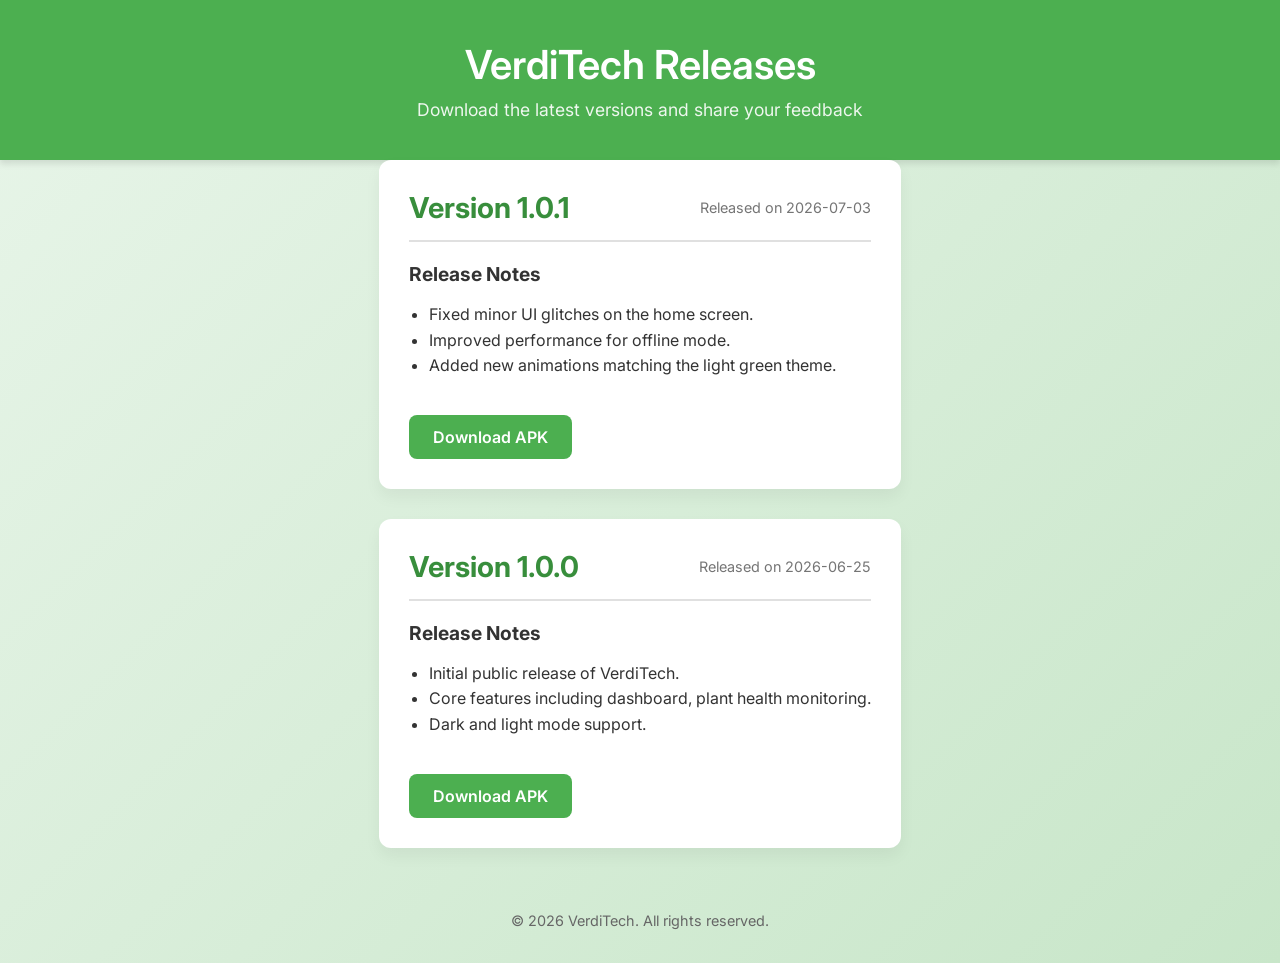
==== index.html @ 548a1a92 "Initial commit: VerdiTech Releases static page" ====
<!DOCTYPE html>
<html lang="en">
<head>
    <meta charset="UTF-8">
    <meta name="viewport" content="width=device-width, initial-scale=1.0">
    <title>VerdiTech - App Releases</title>
    <link rel="stylesheet" href="styles.css">
    <!-- Google Fonts for modern typography -->
    <link rel="preconnect" href="https://fonts.googleapis.com">
    <link rel="preconnect" href="https://fonts.gstatic.com" crossorigin>
    <link href="https://fonts.googleapis.com/css2?family=Inter:wght@300;400;600&display=swap" rel="stylesheet">
</head>
<body>
    <header class="header">
        <div class="container">
            <h1>VerdiTech Releases</h1>
            <p>Download the latest versions and share your feedback</p>
        </div>
    </header>

    <main class="container" id="releases-container">
        <!-- Releases will be injected here by app.js -->
        <div class="loader">Loading releases...</div>
    </main>

    <footer class="footer">
        <div class="container">
            <p>&copy; 2026 VerdiTech. All rights reserved.</p>
        </div>
    </footer>


    <script src="app.js"></script>
</body>
</html>
---- styles.css ----
:root {
    --primary-color: #4CAF50; /* Light Green */
    --primary-dark: #388E3C;
    --background-gradient-start: #e8f5e9; /* Very light green */
    --background-gradient-end: #c8e6c9; /* Slightly darker light green */
    --text-color: #333333;
    --card-bg: #ffffff;
    --border-color: #e0e0e0;
}

body {
    font-family: 'Inter', sans-serif;
    margin: 0;
    padding: 0;
    color: var(--text-color);
    background: linear-gradient(135deg, var(--background-gradient-start), var(--background-gradient-end));
    min-height: 100vh;
    display: flex;
    flex-direction: column;
}

.container {
    max-width: 800px;
    margin: 0 auto;
    padding: 0 20px;
}

.header {
    background-color: var(--primary-color);
    color: white;
    padding: 40px 0;
    text-align: center;
    box-shadow: 0 4px 6px rgba(0,0,0,0.1);
}

.header h1 {
    margin: 0;
    font-size: 2.5rem;
    font-weight: 600;
}

.header p {
    margin: 10px 0 0;
    font-size: 1.1rem;
    opacity: 0.9;
}

main {
    flex: 1;
    padding: 40px 20px;
}

.release-card {
    background-color: var(--card-bg);
    border-radius: 12px;
    padding: 30px;
    margin-bottom: 30px;
    box-shadow: 0 8px 16px rgba(0,0,0,0.05);
    transition: transform 0.2s ease, box-shadow 0.2s ease;
}

.release-card:hover {
    transform: translateY(-2px);
    box-shadow: 0 12px 20px rgba(0,0,0,0.08);
}

.release-header {
    display: flex;
    justify-content: space-between;
    align-items: center;
    border-bottom: 2px solid var(--border-color);
    padding-bottom: 15px;
    margin-bottom: 20px;
}

.release-title {
    margin: 0;
    font-size: 1.8rem;
    color: var(--primary-dark);
}

.release-date {
    font-size: 0.9rem;
    color: #757575;
}

.release-notes h3 {
    font-size: 1.2rem;
    margin-bottom: 10px;
}

.release-notes ul {
    line-height: 1.6;
    padding-left: 20px;
}

.download-btn {
    display: inline-block;
    background-color: var(--primary-color);
    color: white;
    text-decoration: none;
    padding: 12px 24px;
    border-radius: 8px;
    font-weight: 600;
    margin-top: 20px;
    transition: background-color 0.2s;
}

.download-btn:hover {
    background-color: var(--primary-dark);
}



.loader {
    text-align: center;
    font-size: 1.2rem;
    color: #666;
    padding: 40px;
}

.footer {
    text-align: center;
    padding: 20px 0;
    color: #666;
    font-size: 0.9rem;
}

/* Responsive */
@media (max-width: 600px) {
    .release-header {
        flex-direction: column;
        align-items: flex-start;
    }
    .release-date {
        margin-top: 10px;
    }
    .header h1 {
        font-size: 2rem;
    }
}
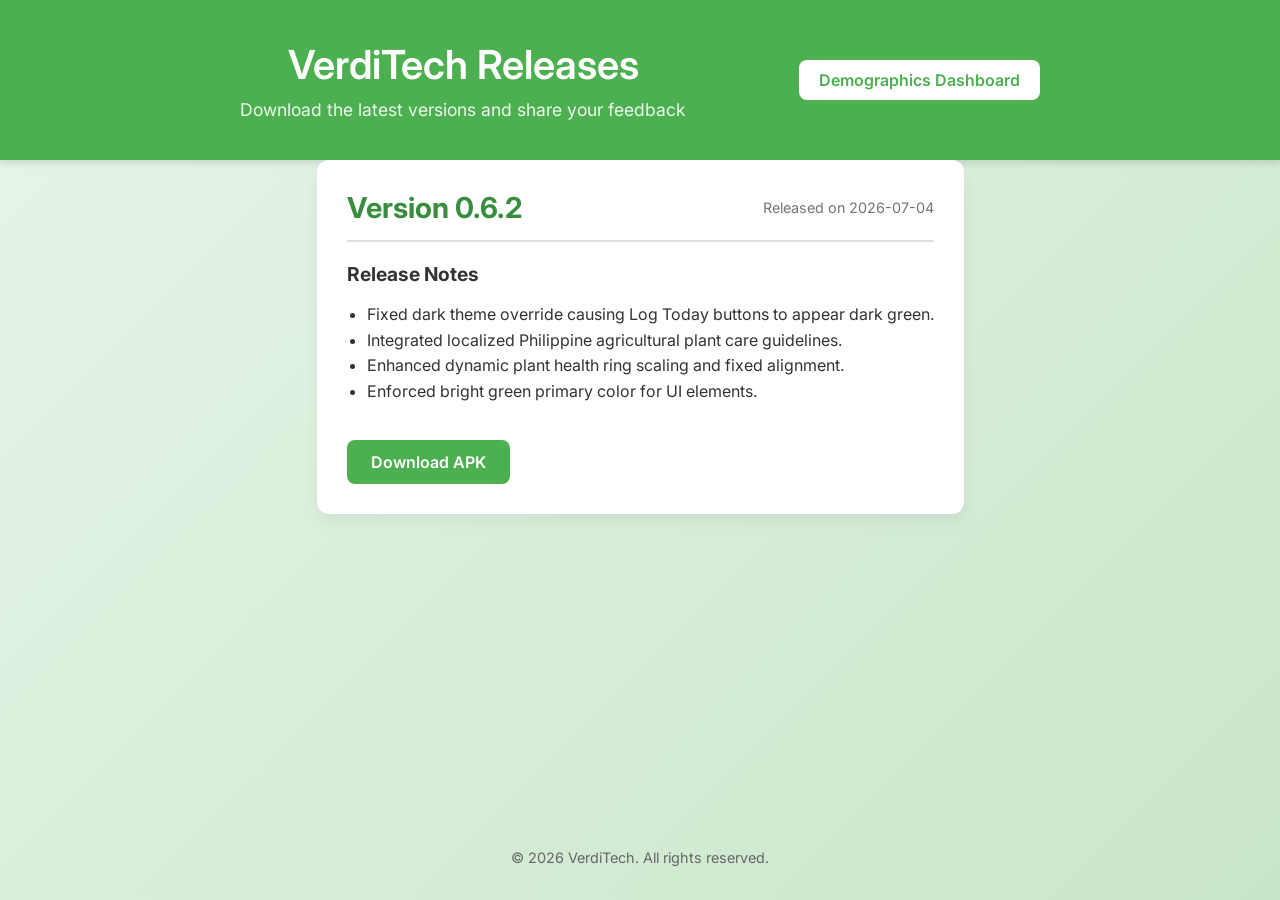
==== commit 8831fae6: "feat: add demographics dashboard page" ====
--- a/index.html
+++ b/index.html
@@ -12,9 +12,14 @@
 </head>
 <body>
     <header class="header">
-        <div class="container">
-            <h1>VerdiTech Releases</h1>
-            <p>Download the latest versions and share your feedback</p>
+        <div class="container header-container">
+            <div>
+                <h1>VerdiTech Releases</h1>
+                <p>Download the latest versions and share your feedback</p>
+            </div>
+            <div class="header-nav">
+                <a href="dashboard/" class="nav-btn">Demographics Dashboard</a>
+            </div>
         </div>
     </header>
 
--- a/styles.css
+++ b/styles.css
@@ -43,6 +43,30 @@
     margin: 10px 0 0;
     font-size: 1.1rem;
     opacity: 0.9;
+}
+
+.header-container {
+    display: flex;
+    justify-content: space-between;
+    align-items: center;
+    flex-wrap: wrap;
+    gap: 20px;
+}
+
+.nav-btn {
+    display: inline-block;
+    background-color: white;
+    color: var(--primary-color);
+    text-decoration: none;
+    padding: 10px 20px;
+    border-radius: 8px;
+    font-weight: 600;
+    transition: background-color 0.2s, transform 0.2s;
+}
+
+.nav-btn:hover {
+    background-color: #f1f1f1;
+    transform: translateY(-1px);
 }
 
 main {
@@ -138,4 +162,9 @@
     .header h1 {
         font-size: 2rem;
     }
+    .header-container {
+        flex-direction: column;
+        align-items: center;
+        text-align: center;
+    }
 }
